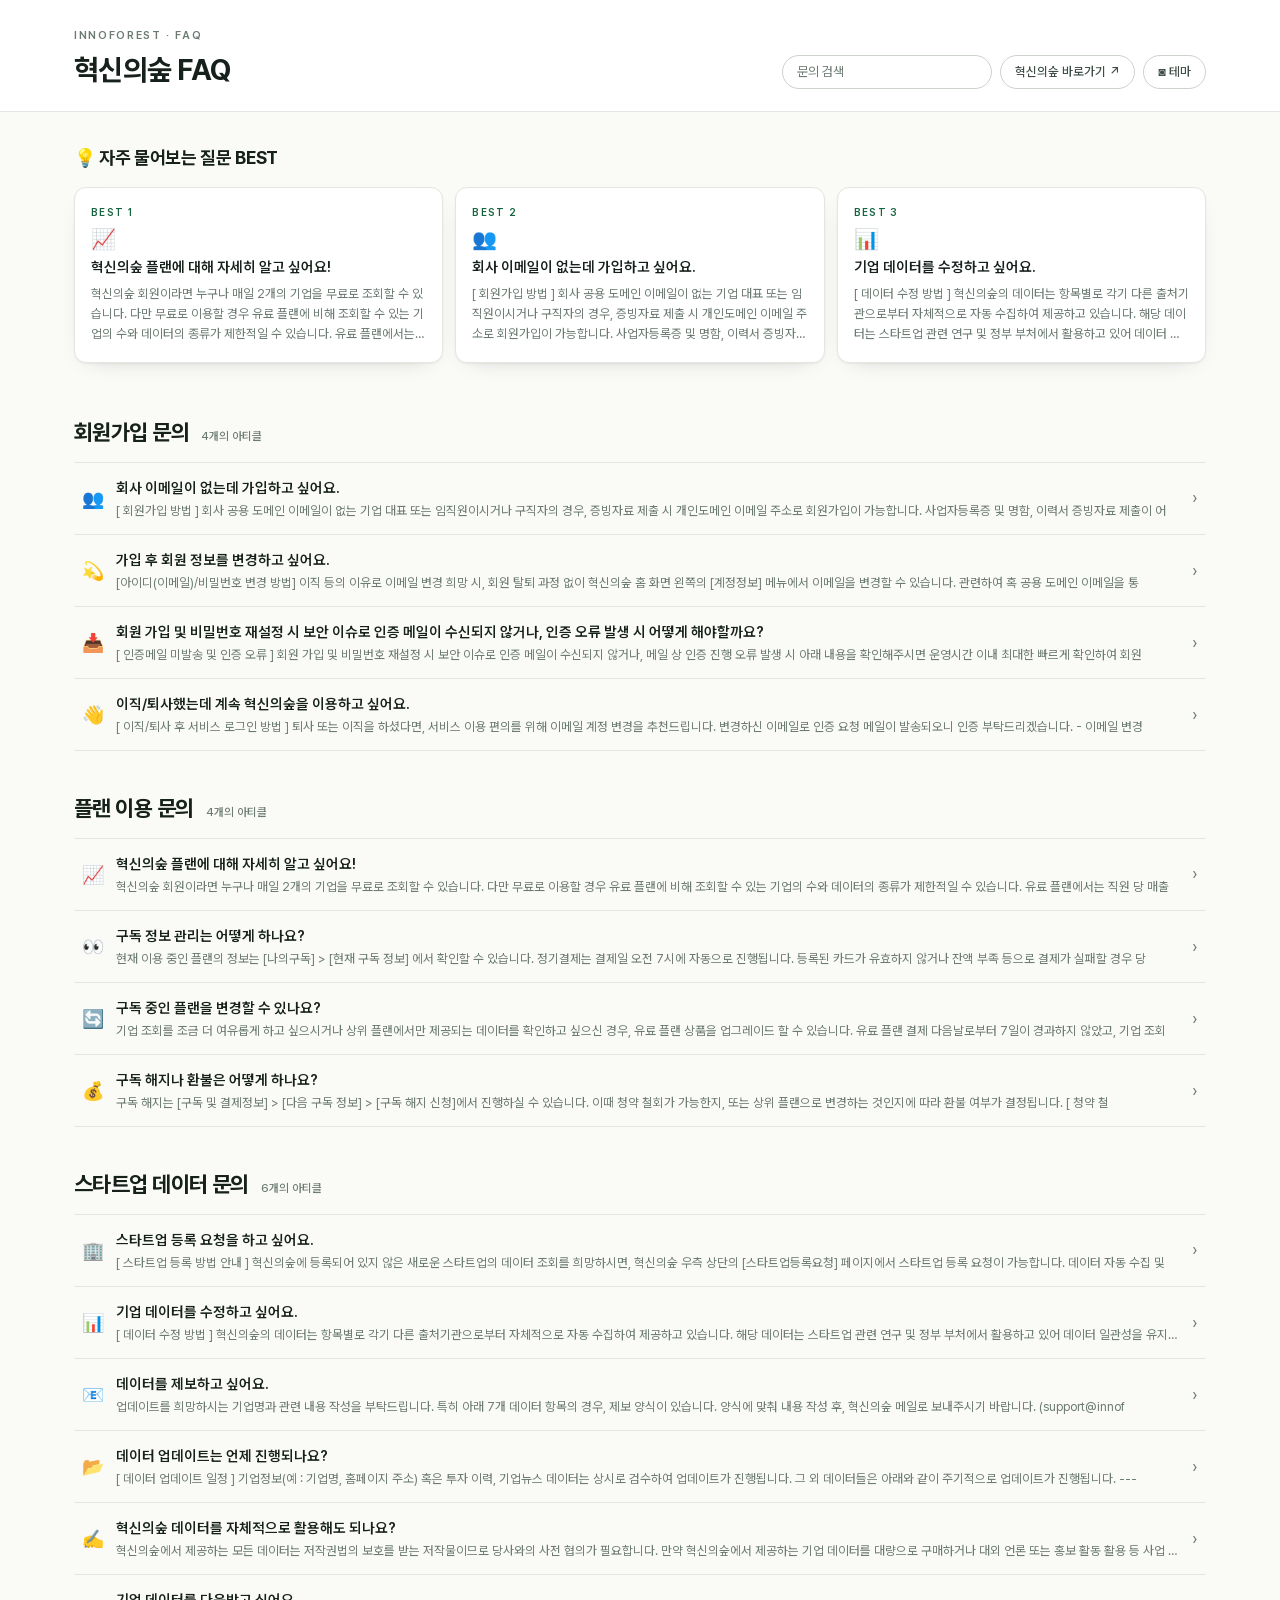
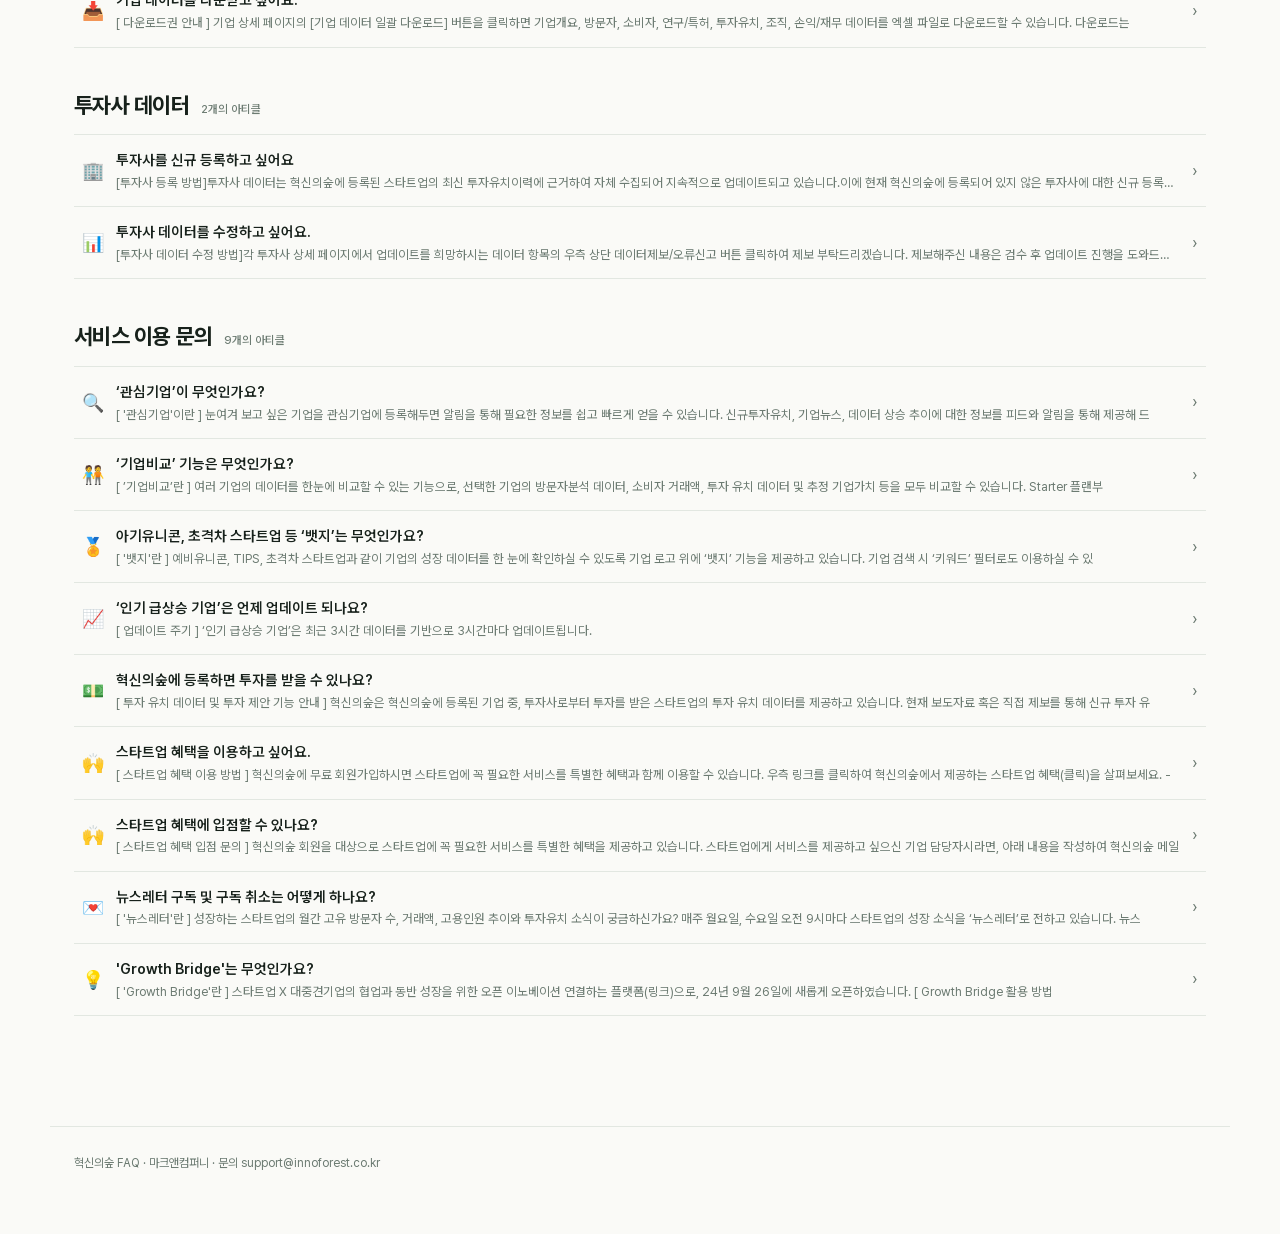
==== docs/index.html @ ebac9035 "GitHub Pages 배포 구성으로 전환 빌드 결과물을 docs/index.html 로 내보내고 커밋 대상에 포함시켜, Settings → Pages 에서 main /docs 를" ====
<title>혁신의숲 FAQ 아카이브</title>
<style id="app-style">@font-face{
 font-family:"Pretendard Variable";
 src:url([data-uri]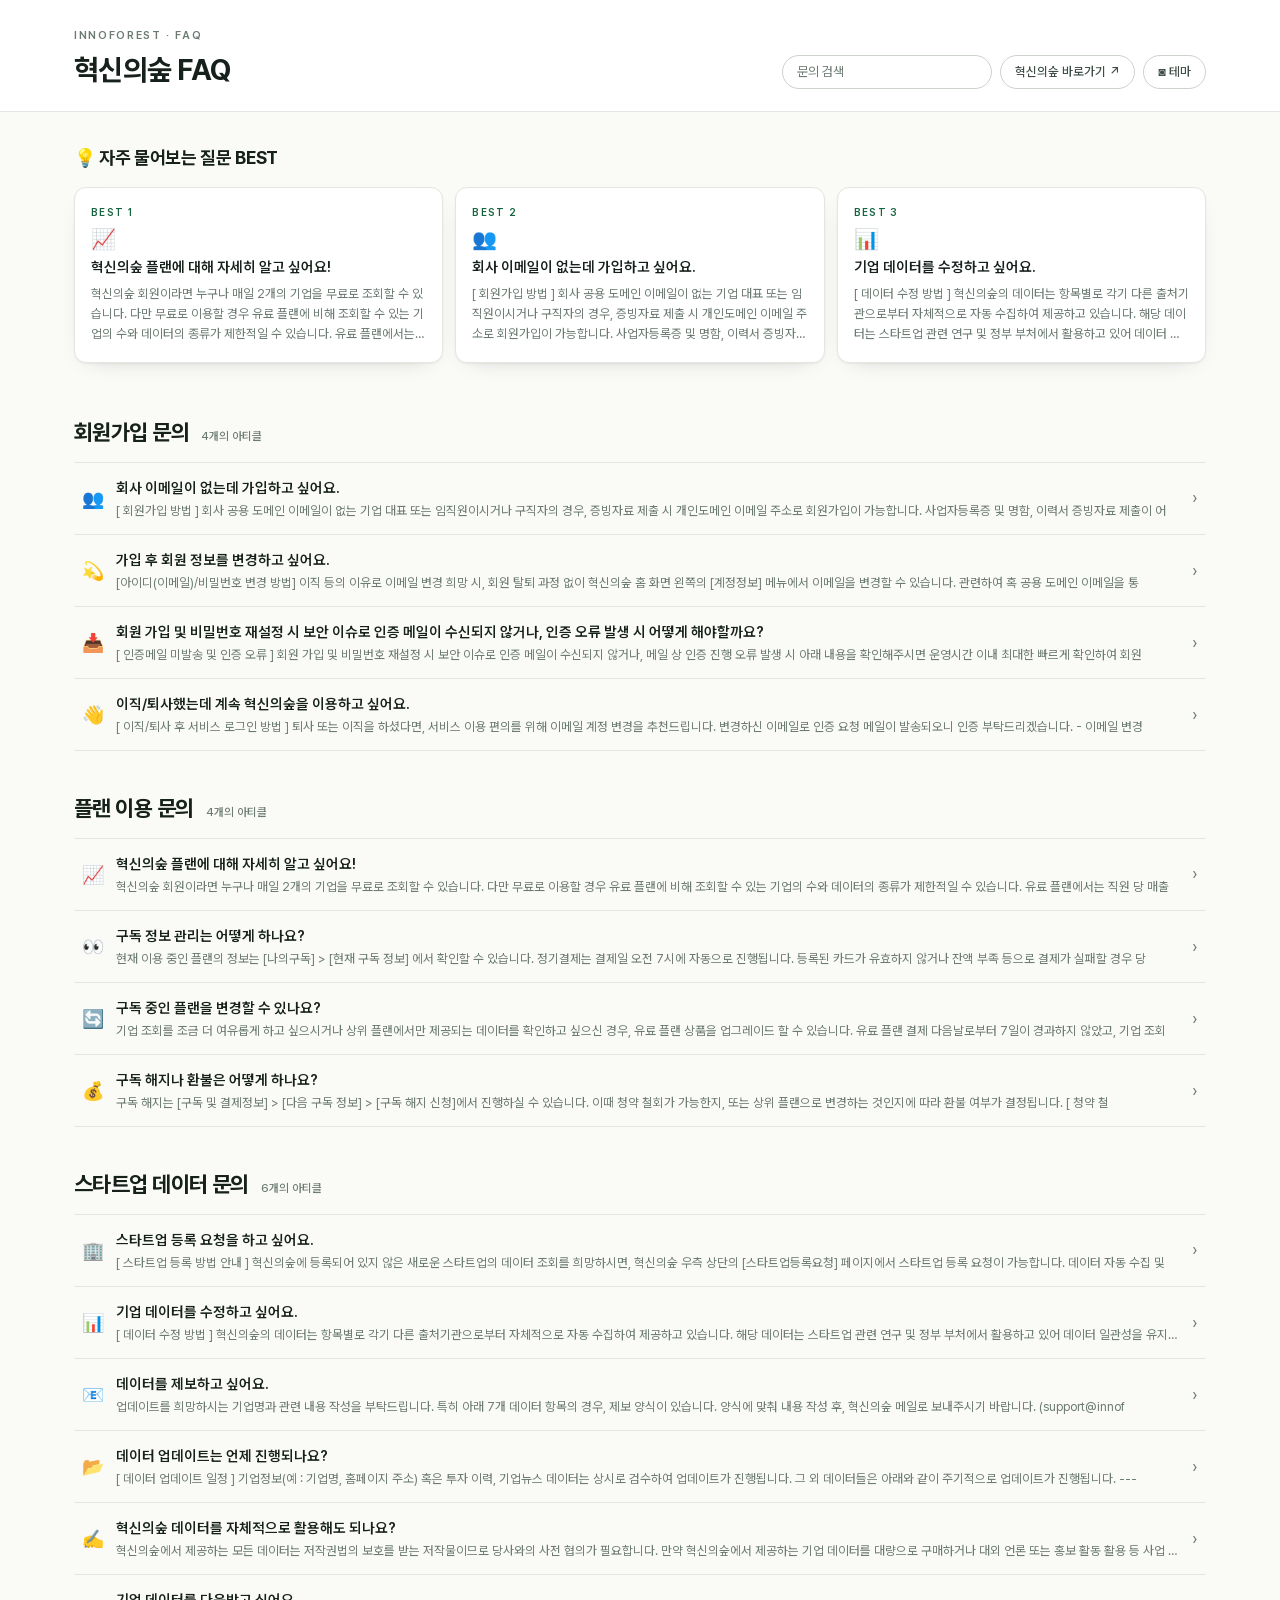
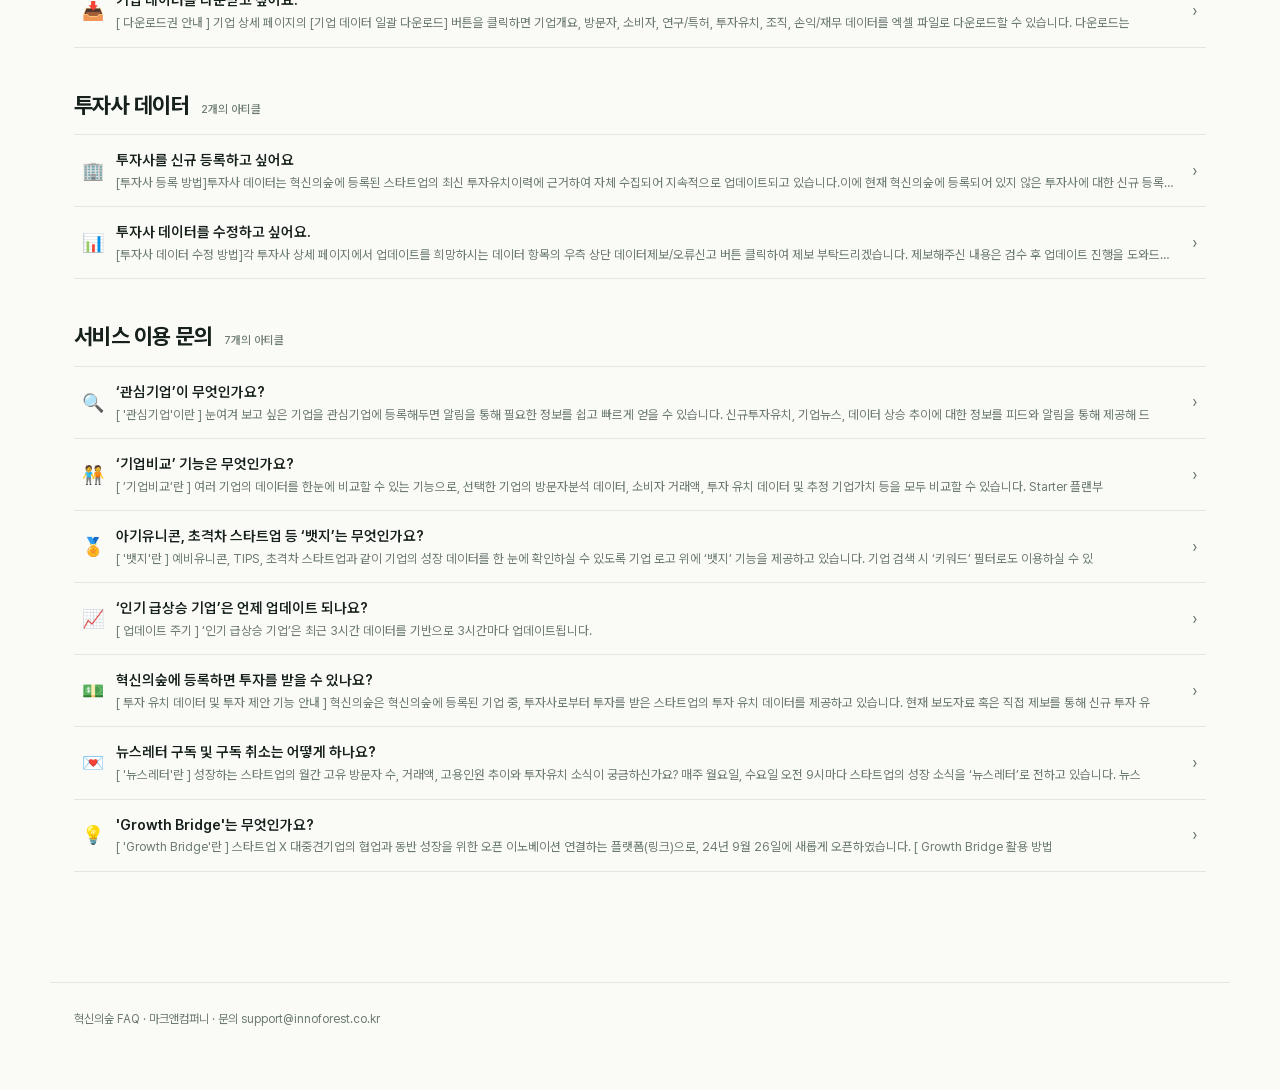
